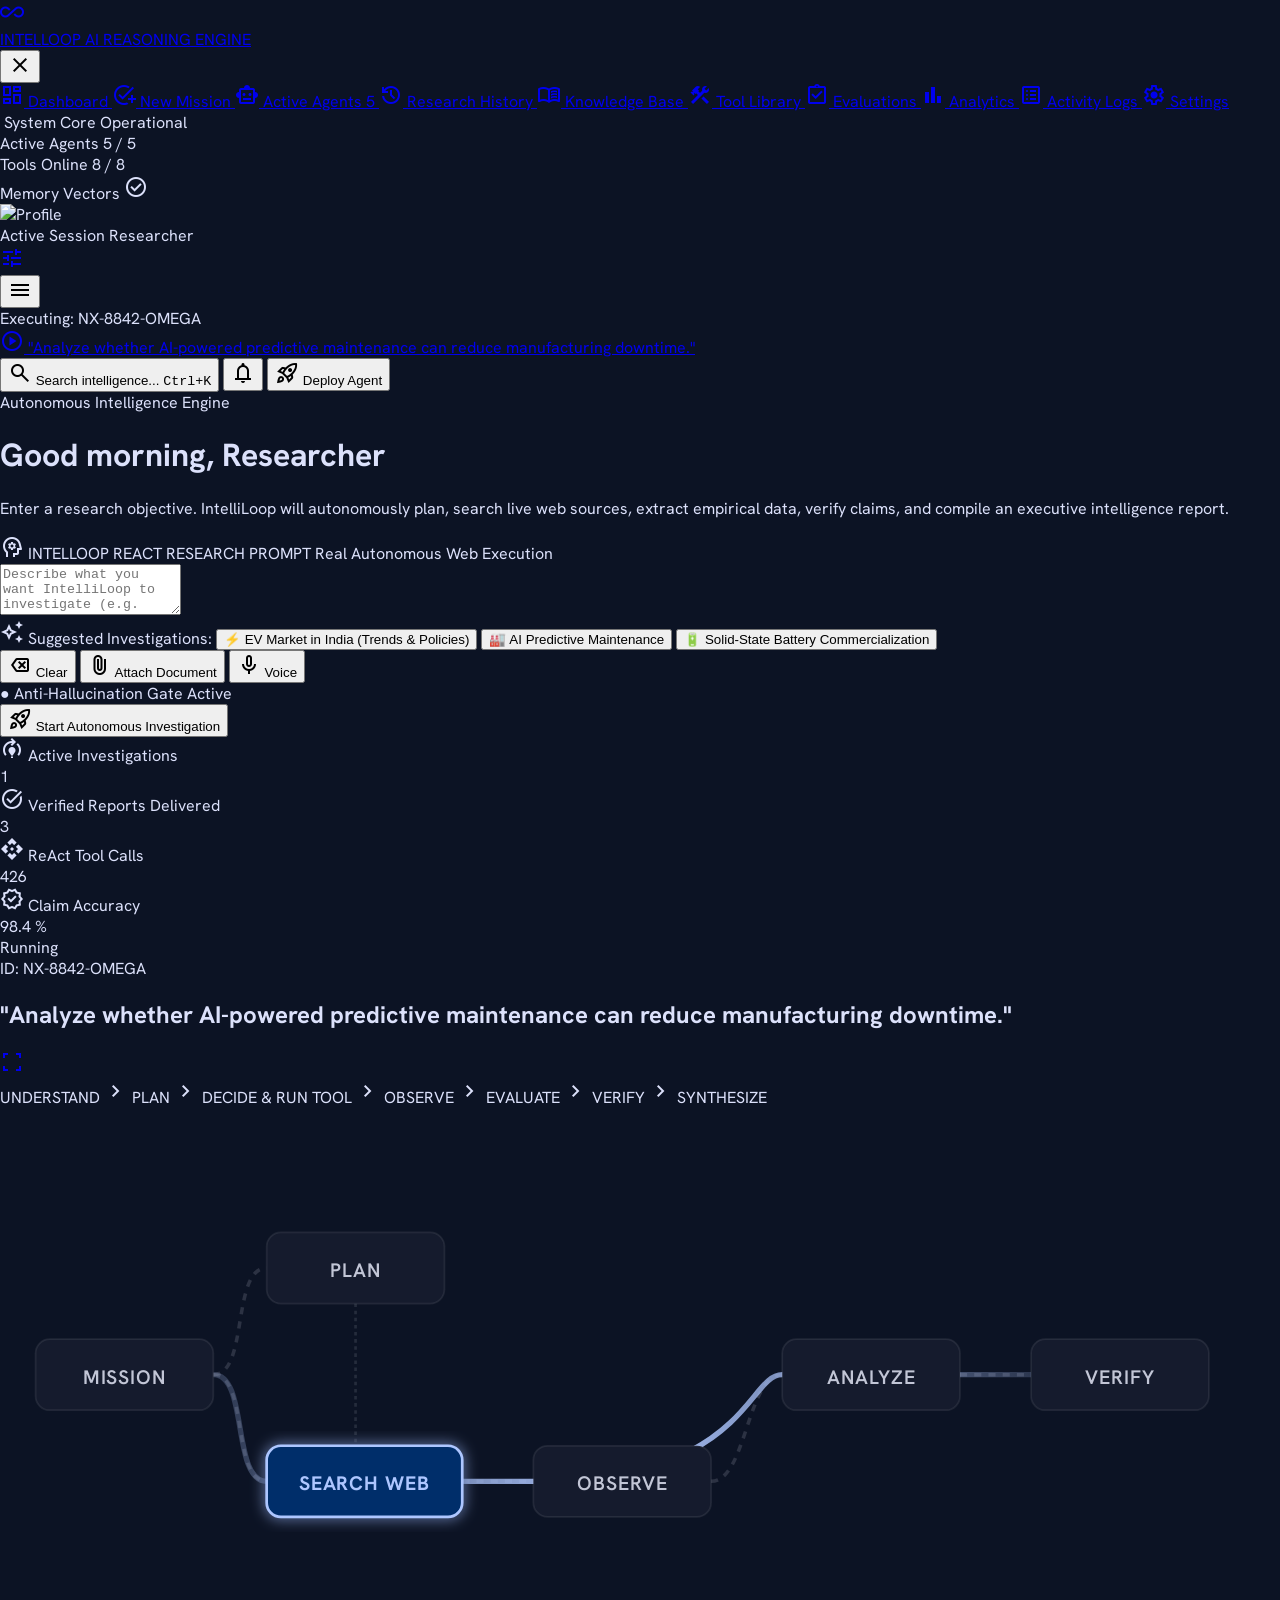
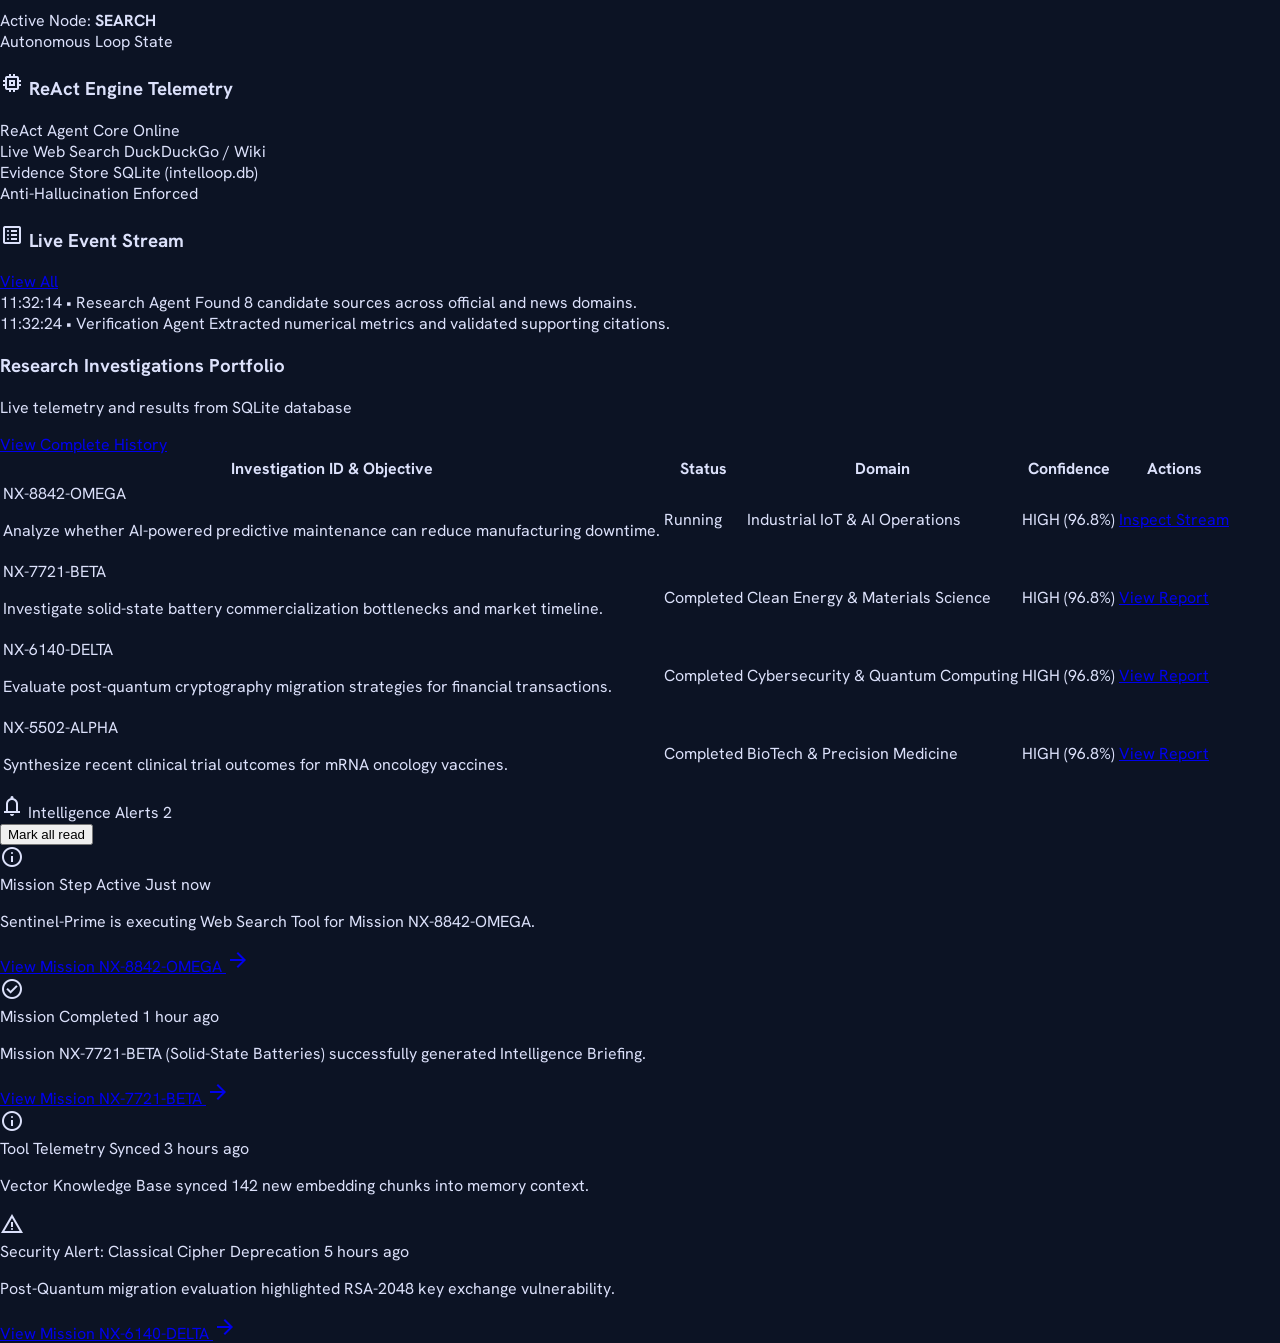
==== index.html @ 6561054b "Initial commit: Production-ready INTELLOOP Autonomous Agentic AI Research Platform with ReAct Loop, " ====
<!DOCTYPE html>
<html lang="en" class="dark">
<head>
  <meta charset="utf-8" />
  <meta name="viewport" content="width=device-width, initial-scale=1.0" />
  <title>INTELLOOP — AI Intelligence & Agentic Reasoning Platform</title>
  <meta name="description" content="Intelloop is a next-generation autonomous multi-agent intelligence and reasoning platform. Orchestrate reasoning engines, tool workflows, and verified executive synthesis." />

  <!-- Google Fonts: Hanken Grotesk & Material Symbols -->
  <link rel="preconnect" href="https://fonts.googleapis.com" />
  <link rel="preconnect" href="https://fonts.gstatic.com" crossorigin />
  <link href="https://fonts.googleapis.com/css2?family=Hanken+Grotesk:ital,wght@0,300;0,400;0,500;0,600;0,700;0,800;1,400&family=JetBrains+Mono:wght@400;500;700&display=swap" rel="stylesheet" />
  <link href="https://fonts.googleapis.com/css2?family=Material+Symbols+Outlined:opsz,wght,FILL,GRAD@20..48,100..700,0..1,-50..200" rel="stylesheet" />

  <!-- Tailwind CSS Engine -->
  <script src="https://cdn.tailwindcss.com"></script>
  <script id="tailwind-config">
    tailwind.config = {
      darkMode: "class",
      theme: {
        extend: {
          colors: {
            "surface": "#0c1324",
            "surface-dim": "#0c1324",
            "surface-bright": "#33394c",
            "surface-container-lowest": "#070d1f",
            "surface-container-low": "#151b2d",
            "surface-container": "#191f31",
            "surface-container-high": "#23293c",
            "surface-container-highest": "#2e3447",
            "on-surface": "#dce1fb",
            "on-surface-variant": "#c2c6d6",
            "inverse-surface": "#dce1fb",
            "inverse-on-surface": "#2a3043",
            "outline": "#8c909f",
            "outline-variant": "#424754",
            "surface-tint": "#adc6ff",
            "primary": "#adc6ff",
            "on-primary": "#002e6a",
            "primary-container": "#4d8eff",
            "on-primary-container": "#00285d",
            "inverse-primary": "#005ac2",
            "secondary": "#ddb7ff",
            "on-secondary": "#490080",
            "secondary-container": "#6f00be",
            "on-secondary-container": "#d6a9ff",
            "tertiary": "#89ceff",
            "on-tertiary": "#00344d",
            "tertiary-container": "#009ada",
            "on-tertiary-container": "#002d43",
            "error": "#ffb4ab",
            "on-error": "#690005",
            "error-container": "#93000a",
            "on-error-container": "#ffdad6",
            "primary-fixed": "#d8e2ff",
            "primary-fixed-dim": "#adc6ff",
            "on-primary-fixed": "#001a42",
            "on-primary-fixed-variant": "#004395",
            "secondary-fixed": "#f0dbff",
            "secondary-fixed-dim": "#ddb7ff",
            "on-secondary-fixed": "#2c0051",
            "on-secondary-fixed-variant": "#6900b3",
            "tertiary-fixed": "#c9e6ff",
            "tertiary-fixed-dim": "#89ceff",
            "on-tertiary-fixed": "#001e2f",
            "on-tertiary-fixed-variant": "#004c6e",
            "background": "#0c1324",
            "on-background": "#dce1fb",
            "surface-variant": "#2e3447"
          },
          fontFamily: {
            "display-lg": ["Hanken Grotesk", "sans-serif"],
            "headline-lg": ["Hanken Grotesk", "sans-serif"],
            "headline-md": ["Hanken Grotesk", "sans-serif"],
            "body-lg": ["Hanken Grotesk", "sans-serif"],
            "body-md": ["Hanken Grotesk", "sans-serif"],
            "label-md": ["Hanken Grotesk", "sans-serif"],
            "label-sm": ["Hanken Grotesk", "sans-serif"],
            "mono": ["JetBrains Mono", "monospace"]
          }
        }
      }
    };
  </script>

  <!-- Design System Tokens & Custom App Styles -->
  <link rel="stylesheet" href="./css/design-tokens.css" />
  <link rel="stylesheet" href="./css/app.css" />
</head>
<body class="bg-background text-on-surface antialiased overflow-x-hidden">
  <!-- Main Application Mounting Node -->
  <div id="app"></div>

  <!-- Boot App Orchestrator Module -->
  <script type="module" src="./js/app.js"></script>
</body>
</html>
---- css/design-tokens.css ----
/* ==========================================================================
   INTELLOOP AI INTELLIGENCE PLATFORM — DESIGN TOKENS
   Deep Space Glassmorphic Design System (Stitch Specification)
   ========================================================================== */

:root {
  /* Surface Layers */
  --surface-void: #020617;
  --surface-lowest: #070d1f;
  --surface-low: #151b2d;
  --surface: #0c1324;
  --surface-container: #191f31;
  --surface-high: #23293c;
  --surface-highest: #2e3447;
  --surface-bright: #33394c;

  /* Typography & Foreground */
  --on-surface: #dce1fb;
  --on-surface-variant: #c2c6d6;
  --on-surface-muted: #8c909f;
  --outline: #8c909f;
  --outline-variant: #424754;

  /* Primary Palette (Cyan-Blue Luminescence) */
  --primary: #adc6ff;
  --on-primary: #002e6a;
  --primary-container: #4d8eff;
  --on-primary-container: #00285d;
  --primary-glow: rgba(173, 198, 255, 0.25);
  --primary-glow-strong: rgba(173, 198, 255, 0.45);

  /* Secondary Palette (Cyber Purple / Violet) */
  --secondary: #ddb7ff;
  --on-secondary: #490080;
  --secondary-container: #6f00be;
  --on-secondary-container: #d6a9ff;
  --secondary-glow: rgba(221, 183, 255, 0.25);

  /* Tertiary Palette (Electric Sky / Telemetry Cyan) */
  --tertiary: #89ceff;
  --on-tertiary: #00344d;
  --tertiary-container: #009ada;
  --on-tertiary-container: #002d43;

  /* Status Colors */
  --success: #6ee7b7;
  --success-container: rgba(110, 231, 183, 0.15);
  --warning: #fcd34d;
  --warning-container: rgba(252, 211, 77, 0.15);
  --error: #ffb4ab;
  --on-error: #690005;
  --error-container: #93000a;

  /* Glassmorphism & Borders */
  --glass-bg: rgba(25, 31, 49, 0.85);
  --glass-bg-low: rgba(21, 27, 45, 0.88);
  --glass-bg-high: rgba(35, 41, 60, 0.9);
  --glass-border: linear-gradient(135deg, rgba(255, 255, 255, 0.14) 0%, rgba(255, 255, 255, 0.03) 100%);
  --glass-border-subtle: rgba(255, 255, 255, 0.07);
  --glass-border-active: rgba(173, 198, 255, 0.4);

  /* Elevation Shadows & Blooms */
  --shadow-sm: 0 2px 8px rgba(0, 0, 0, 0.35);
  --shadow-md: 0 4px 20px rgba(0, 0, 0, 0.45);
  --shadow-lg: 0 8px 32px rgba(0, 0, 0, 0.55);
  --bloom-primary: 0 0 24px rgba(77, 142, 255, 0.25);
  --bloom-secondary: 0 0 24px rgba(111, 0, 190, 0.25);

  /* Dimensions & Spacing */
  --sidebar-width: 280px;
  --header-height: 64px;
  --radius-sm: 6px;
  --radius-md: 10px;
  --radius-lg: 14px;
  --radius-xl: 18px;
  --radius-full: 9999px;

  /* Animation Timings */
  --transition-fast: 150ms cubic-bezier(0.4, 0, 0.2, 1);
  --transition-normal: 250ms cubic-bezier(0.4, 0, 0.2, 1);
  --transition-smooth: 400ms cubic-bezier(0.16, 1, 0.3, 1);
}
---- css/app.css ----
/* ==========================================================================
   INTELLOOP AI INTELLIGENCE PLATFORM — CORE APP STYLES
   ========================================================================== */

@import url('./design-tokens.css');

/* Global Reset & Base */
html, body {
  margin: 0;
  padding: 0;
  background-color: var(--surface);
  color: var(--on-surface);
  font-family: 'Hanken Grotesk', -apple-system, BlinkMacSystemFont, 'Segoe UI', Roboto, sans-serif;
  overflow-x: hidden;
  -webkit-font-smoothing: antialiased;
  -moz-osx-font-smoothing: grayscale;
}

/* Custom Scrollbars */
::-webkit-scrollbar {
  width: 6px;
  height: 6px;
}
::-webkit-scrollbar-track {
  background: rgba(12, 19, 36, 0.4);
}
::-webkit-scrollbar-thumb {
  background: rgba(140, 144, 159, 0.25);
  border-radius: 4px;
}
::-webkit-scrollbar-thumb:hover {
  background: rgba(173, 198, 255, 0.45);
}

.hide-scrollbar::-webkit-scrollbar {
  display: none;
}
.hide-scrollbar {
  -ms-overflow-style: none;
  scrollbar-width: none;
}

/* Glass Card Wrappers (Stitch 1px Inner Glow technique) */
.glass-panel {
  position: relative;
  background: linear-gradient(135deg, rgba(255, 255, 255, 0.12) 0%, rgba(255, 255, 255, 0.03) 100%);
  padding: 1px;
  border-radius: var(--radius-lg);
  box-shadow: var(--shadow-md);
  transition: box-shadow var(--transition-normal), transform var(--transition-normal);
}

.glass-panel-inner {
  background: var(--glass-bg);
  backdrop-filter: blur(20px);
  -webkit-backdrop-filter: blur(20px);
  border-radius: calc(var(--radius-lg) - 1px);
  height: 100%;
  width: 100%;
}

.glass-panel:hover {
  box-shadow: var(--shadow-lg), 0 0 20px rgba(173, 198, 255, 0.1);
}

/* Interactive Glowing Borders */
.glow-on-hover {
  position: relative;
  transition: all var(--transition-normal);
}
.glow-on-hover::before {
  content: '';
  position: absolute;
  inset: -1px;
  border-radius: inherit;
  background: linear-gradient(135deg, var(--primary), var(--secondary));
  opacity: 0;
  transition: opacity var(--transition-normal);
  z-index: -1;
}
.glow-on-hover:hover::before {
  opacity: 0.7;
}

/* Pulse & Status Indicators */
.pulse-glow {
  animation: pulseGlow 2.5s infinite ease-in-out;
}
@keyframes pulseGlow {
  0%, 100% {
    opacity: 0.4;
    transform: scale(1);
  }
  50% {
    opacity: 0.9;
    transform: scale(1.08);
  }
}

.live-indicator {
  position: relative;
  display: inline-flex;
  align-items: center;
  justify-content: center;
}
.live-indicator::after {
  content: '';
  position: absolute;
  inset: -3px;
  border-radius: 50%;
  background: inherit;
  opacity: 0.6;
  animation: radarPing 2s cubic-bezier(0, 0, 0.2, 1) infinite;
}
@keyframes radarPing {
  75%, 100% {
    transform: scale(2.4);
    opacity: 0;
  }
}

/* Active Mission Flow Timeline */
.timeline-stem {
  position: absolute;
  left: 14px;
  top: 16px;
  bottom: 16px;
  width: 2px;
  background: linear-gradient(to bottom, var(--primary) 0%, rgba(140, 144, 159, 0.2) 100%);
  z-index: 0;
}

.timeline-step-node {
  position: relative;
  z-index: 1;
  transition: all var(--transition-normal);
}

.timeline-step-node.active {
  box-shadow: 0 0 16px var(--primary-glow-strong);
  border-color: var(--primary);
}

/* Flowchart SVG Animation */
.flow-path-active {
  stroke-dasharray: 8 4;
  animation: dashMove 1.5s linear infinite;
}
@keyframes dashMove {
  to {
    stroke-dashoffset: -24;
  }
}

/* Modal Overlay & Transitions */
.modal-backdrop {
  position: fixed;
  inset: 0;
  background: rgba(7, 13, 31, 0.82);
  backdrop-filter: blur(12px);
  -webkit-backdrop-filter: blur(12px);
  z-index: 100;
  display: flex;
  align-items: center;
  justify-content: center;
  opacity: 0;
  pointer-events: none;
  transition: opacity var(--transition-normal);
}
.modal-backdrop.open {
  opacity: 1;
  pointer-events: auto;
}
.modal-dialog {
  transform: scale(0.95) translateY(10px);
  transition: transform var(--transition-smooth);
}
.modal-backdrop.open .modal-dialog {
  transform: scale(1) translateY(0);
}

/* Toast System */
#toast-container {
  position: fixed;
  bottom: 24px;
  right: 24px;
  z-index: 200;
  display: flex;
  flex-direction: column;
  gap: 10px;
  pointer-events: none;
}
.toast-item {
  pointer-events: auto;
  min-width: 320px;
  max-width: 440px;
  padding: 14px 18px;
  border-radius: var(--radius-md);
  background: var(--surface-container-high);
  border: 1px solid rgba(255, 255, 255, 0.12);
  box-shadow: 0 12px 30px rgba(0, 0, 0, 0.6);
  backdrop-filter: blur(16px);
  display: flex;
  align-items: flex-start;
  gap: 12px;
  color: var(--on-surface);
  transform: translateX(100px);
  opacity: 0;
  transition: all var(--transition-smooth);
}
.toast-item.show {
  transform: translateX(0);
  opacity: 1;
}

/* Form inputs & focus states */
.form-input {
  background: rgba(12, 19, 36, 0.7);
  border: 1px solid rgba(255, 255, 255, 0.1);
  border-radius: var(--radius-md);
  color: var(--on-surface);
  padding: 10px 14px;
  font-size: 14px;
  transition: border-color var(--transition-fast), box-shadow var(--transition-fast);
}
.form-input:focus {
  outline: none;
  border-color: var(--primary);
  box-shadow: 0 0 0 3px rgba(173, 198, 255, 0.15);
}

/* Tag / Badge Pills */
.badge-pill {
  display: inline-flex;
  align-items: center;
  gap: 6px;
  padding: 3px 10px;
  border-radius: var(--radius-full);
  font-size: 11px;
  font-weight: 600;
  text-transform: uppercase;
  letter-spacing: 0.05em;
}

/* Markdown & Report Preview Rendering */
.report-content h1 {
  font-size: 24px;
  font-weight: 700;
  color: var(--on-surface);
  margin-top: 24px;
  margin-bottom: 12px;
  padding-bottom: 8px;
  border-bottom: 1px solid rgba(255, 255, 255, 0.1);
}
.report-content h2 {
  font-size: 18px;
  font-weight: 600;
  color: var(--primary);
  margin-top: 20px;
  margin-bottom: 10px;
}
.report-content h3 {
  font-size: 15px;
  font-weight: 600;
  color: var(--secondary);
  margin-top: 16px;
  margin-bottom: 8px;
}
.report-content p {
  font-size: 14px;
  line-height: 1.65;
  color: var(--on-surface-variant);
  margin-bottom: 12px;
}
.report-content ul, .report-content ol {
  padding-left: 20px;
  margin-bottom: 14px;
  color: var(--on-surface-variant);
  font-size: 14px;
  line-height: 1.6;
}
.report-content li {
  margin-bottom: 6px;
}
.report-content table {
  width: 100%;
  border-collapse: collapse;
  margin: 16px 0;
  font-size: 13px;
}
.report-content th {
  background: var(--surface-container-high);
  color: var(--on-surface);
  padding: 10px 14px;
  text-align: left;
  border: 1px solid rgba(255, 255, 255, 0.08);
}
.report-content td {
  padding: 10px 14px;
  border: 1px solid rgba(255, 255, 255, 0.05);
  background: rgba(12, 19, 36, 0.4);
  color: var(--on-surface-variant);
}
.report-content code {
  background: rgba(12, 19, 36, 0.8);
  color: var(--tertiary);
  padding: 2px 6px;
  border-radius: 4px;
  font-family: ui-monospace, SFMono-Regular, Menlo, Monaco, Consolas, monospace;
  font-size: 12px;
}
.report-content pre {
  background: var(--surface-lowest);
  border: 1px solid rgba(255, 255, 255, 0.08);
  border-radius: var(--radius-md);
  padding: 14px;
  overflow-x: auto;
  margin: 14px 0;
}
.report-content pre code {
  background: transparent;
  padding: 0;
  color: var(--on-surface);
}
.report-content blockquote {
  border-left: 3px solid var(--primary);
  padding-left: 14px;
  margin: 14px 0;
  color: var(--primary-fixed);
  background: rgba(173, 198, 255, 0.04);
  padding-top: 8px;
  padding-bottom: 8px;
  border-radius: 0 var(--radius-sm) var(--radius-sm) 0;
}

/* Tool execution status animations */
@keyframes spinSlow {
  from { transform: rotate(0deg); }
  to { transform: rotate(360deg); }
}
.animate-spin-slow {
  animation: spinSlow 3s linear infinite;
}

/* Responsive adjustments */
@media (max-width: 1024px) {
  aside {
    transform: translateX(-100%);
    transition: transform var(--transition-normal);
  }
  aside.mobile-open {
    transform: translateX(0);
  }
  .pl-72 {
    padding-left: 0 !important;
  }
}
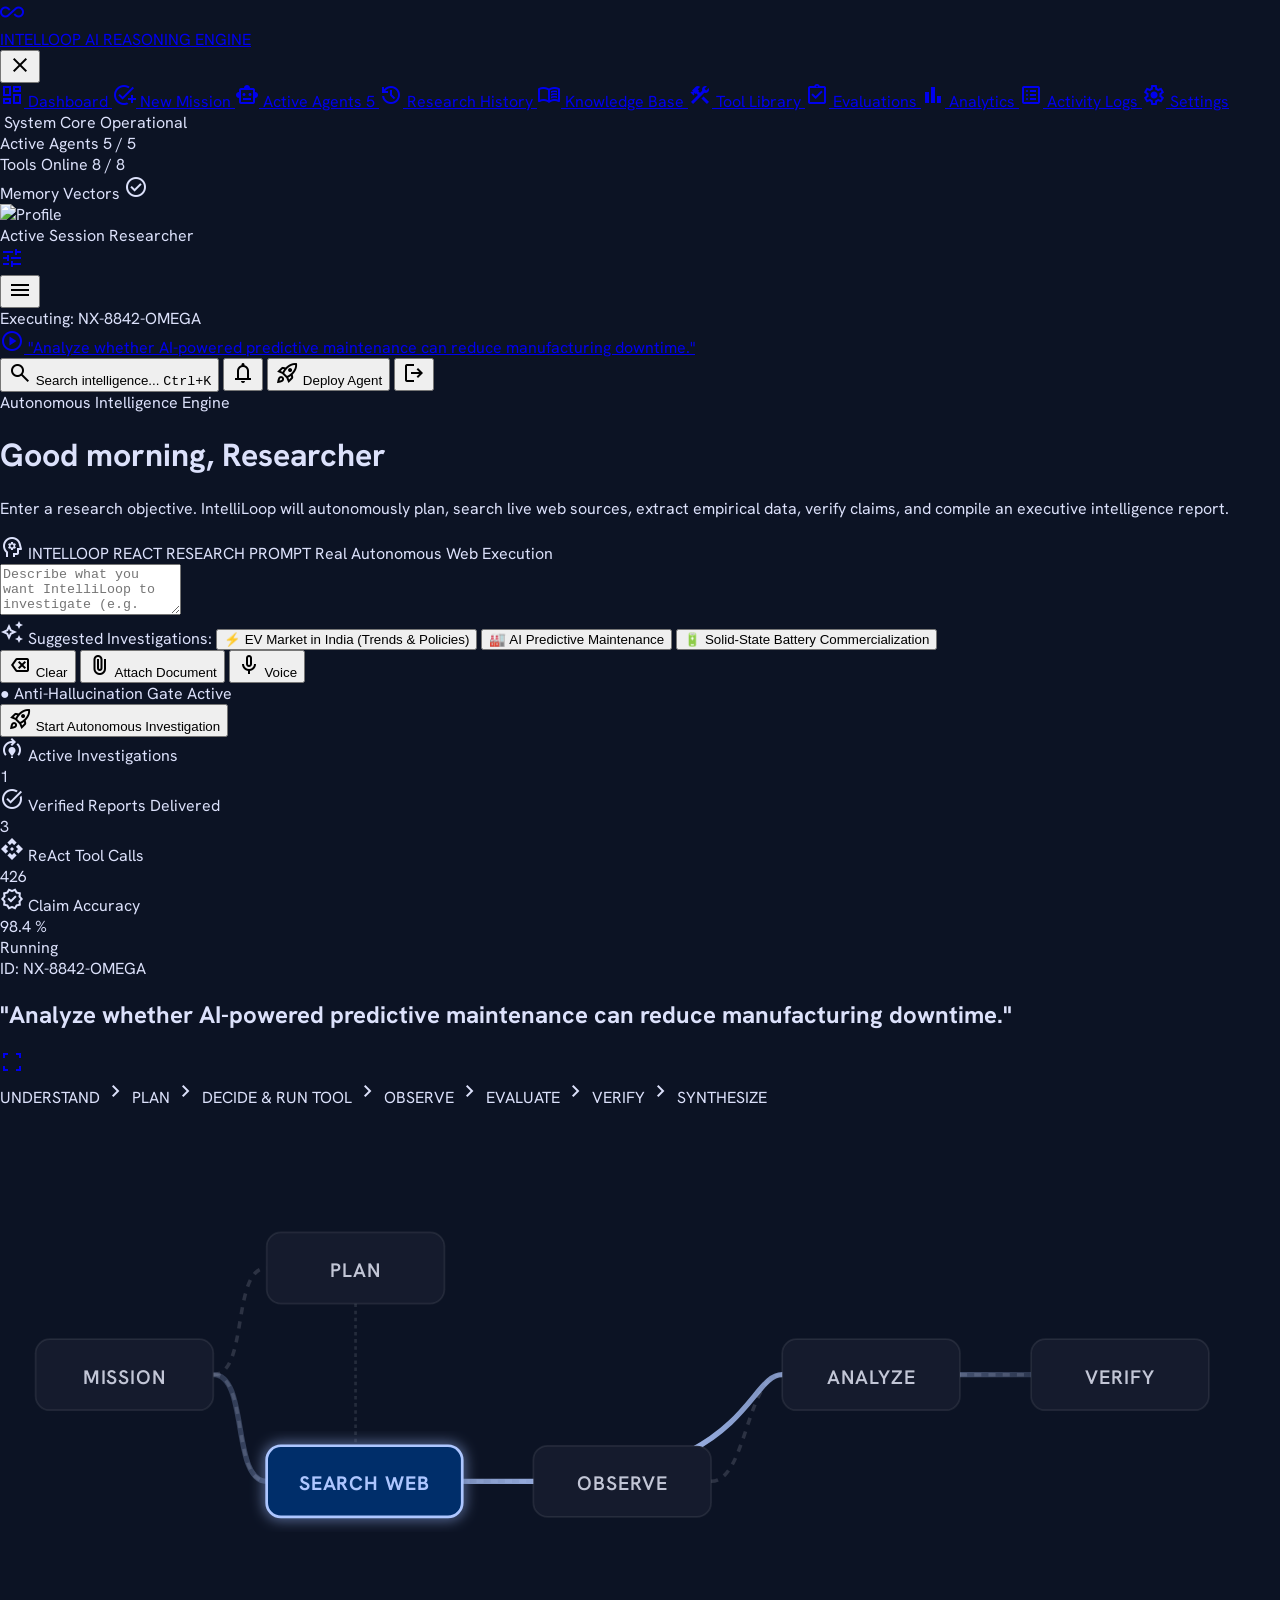
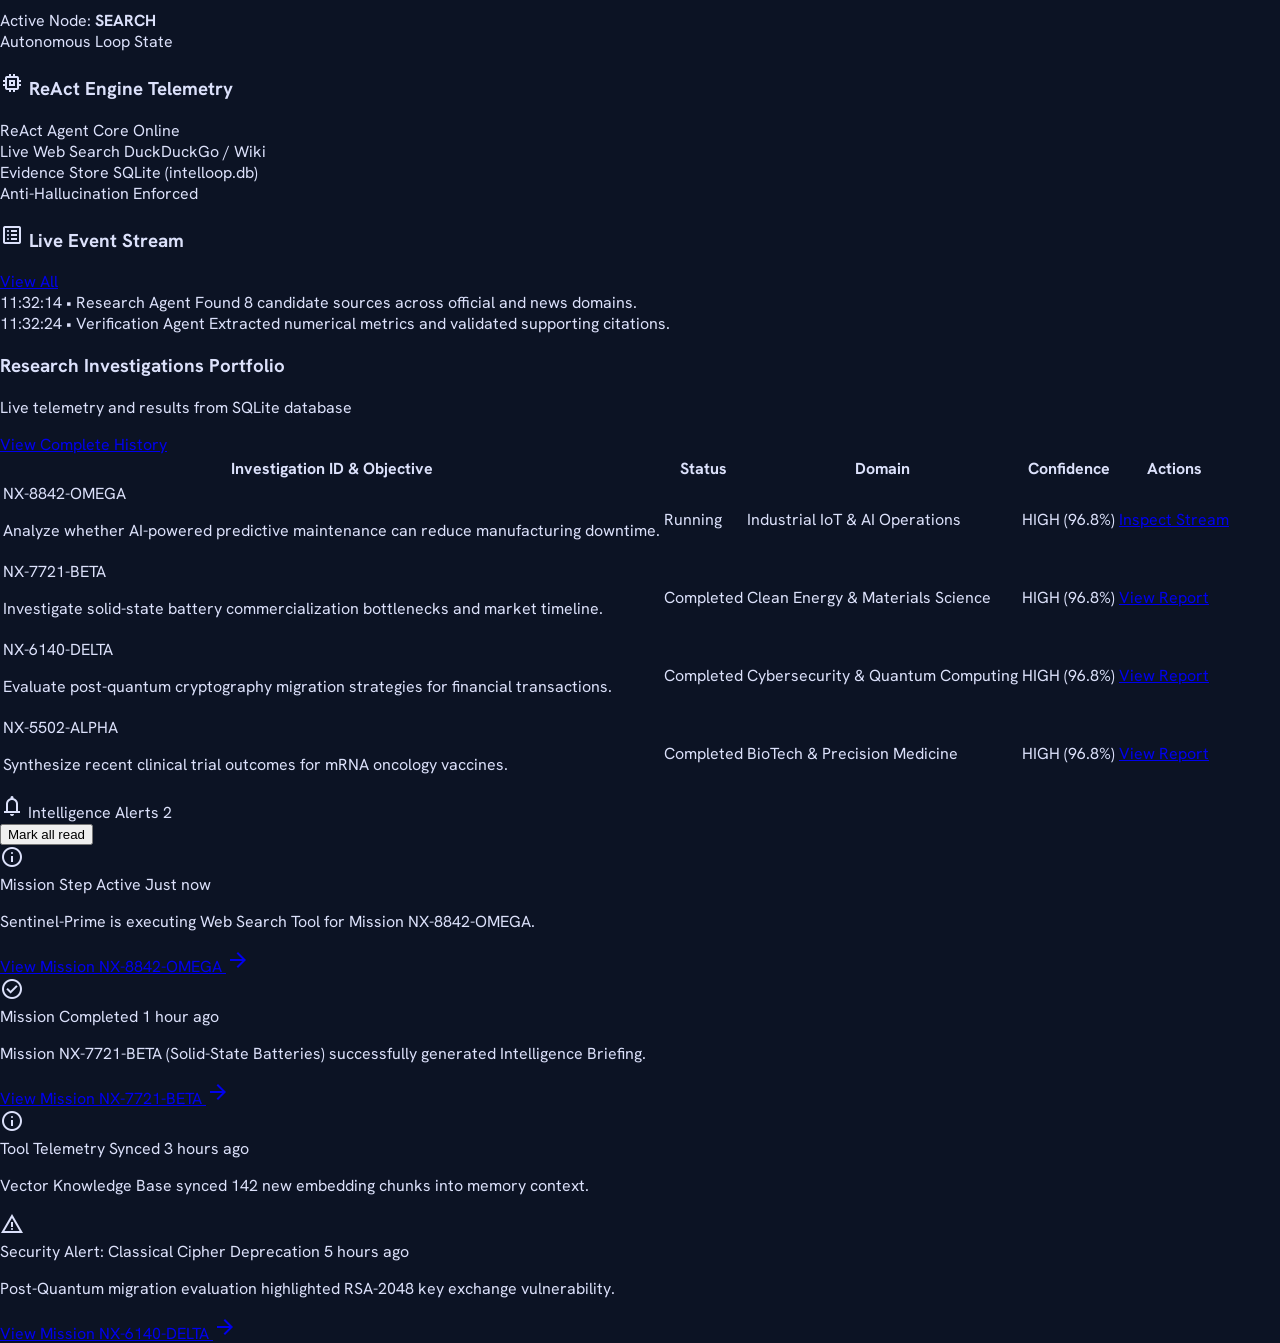
==== commit ff647bb5: "feat: Add animated login page and Firebase Google Auth" ====
--- a/index.html
+++ b/index.html
@@ -83,6 +83,35 @@
     };
   </script>
 
+  <!-- Firebase Auth Guard -->
+  <script type="module">
+    import { initializeApp } from "https://www.gstatic.com/firebasejs/10.7.1/firebase-app.js";
+    import { getAuth, onAuthStateChanged } from "https://www.gstatic.com/firebasejs/10.7.1/firebase-auth.js";
+
+    const firebaseConfig = {
+      apiKey: "AIzaSyCfffvNdT8Z2LQBjOd6oIzWQI22fAkNOF4",
+      authDomain: "project-x-eeb50.firebaseapp.com",
+      projectId: "project-x-eeb50",
+      storageBucket: "project-x-eeb50.firebasestorage.app",
+      messagingSenderId: "928625905542",
+      appId: "1:928625905542:web:d1c0ecd4a7e90bf76fa607",
+      measurementId: "G-D1Y89PBR0V"
+    };
+
+    const app = initializeApp(firebaseConfig);
+    const auth = getAuth(app);
+
+    onAuthStateChanged(auth, (user) => {
+      if (!user) {
+        // Redirect to login if unauthenticated
+        window.location.href = 'login.html';
+      } else {
+        // Expose user info globally for the UI
+        window.currentUser = user;
+      }
+    });
+  </script>
+
   <!-- Design System Tokens & Custom App Styles -->
   <link rel="stylesheet" href="./css/design-tokens.css" />
   <link rel="stylesheet" href="./css/app.css" />
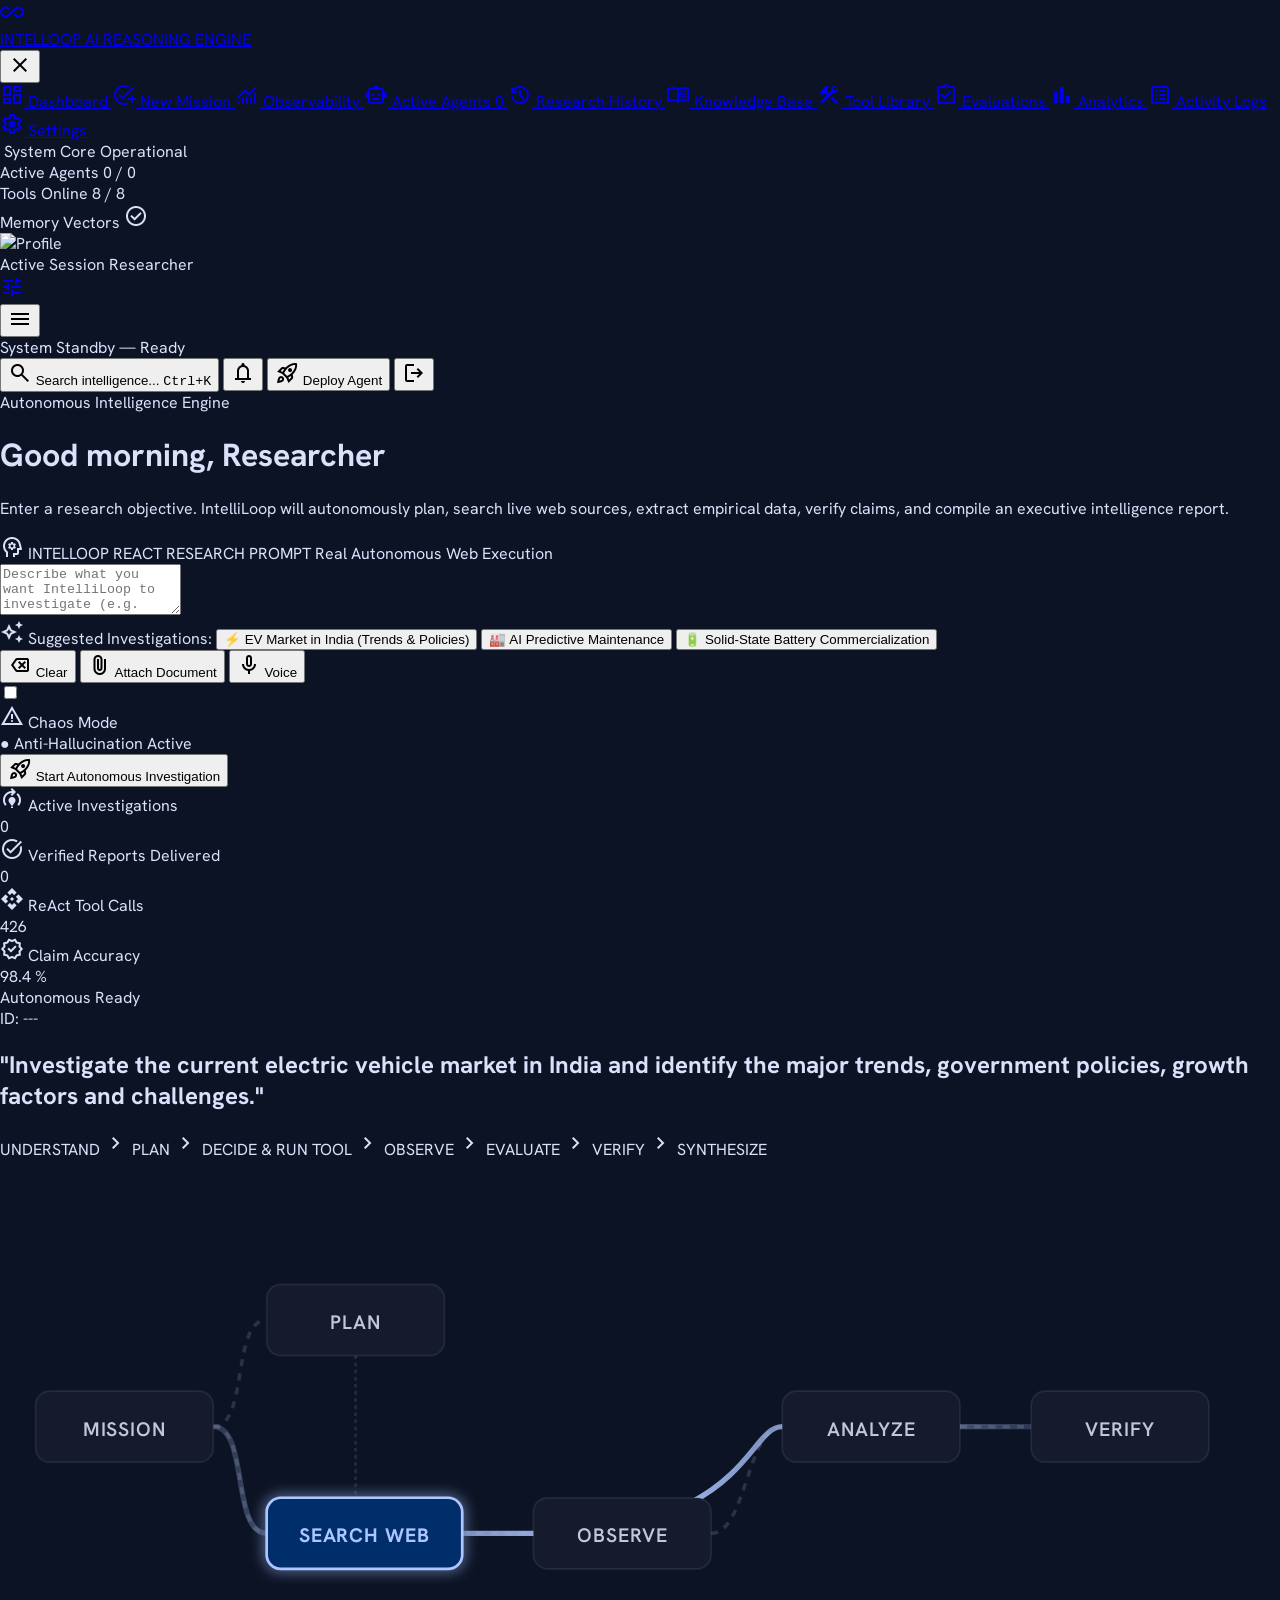
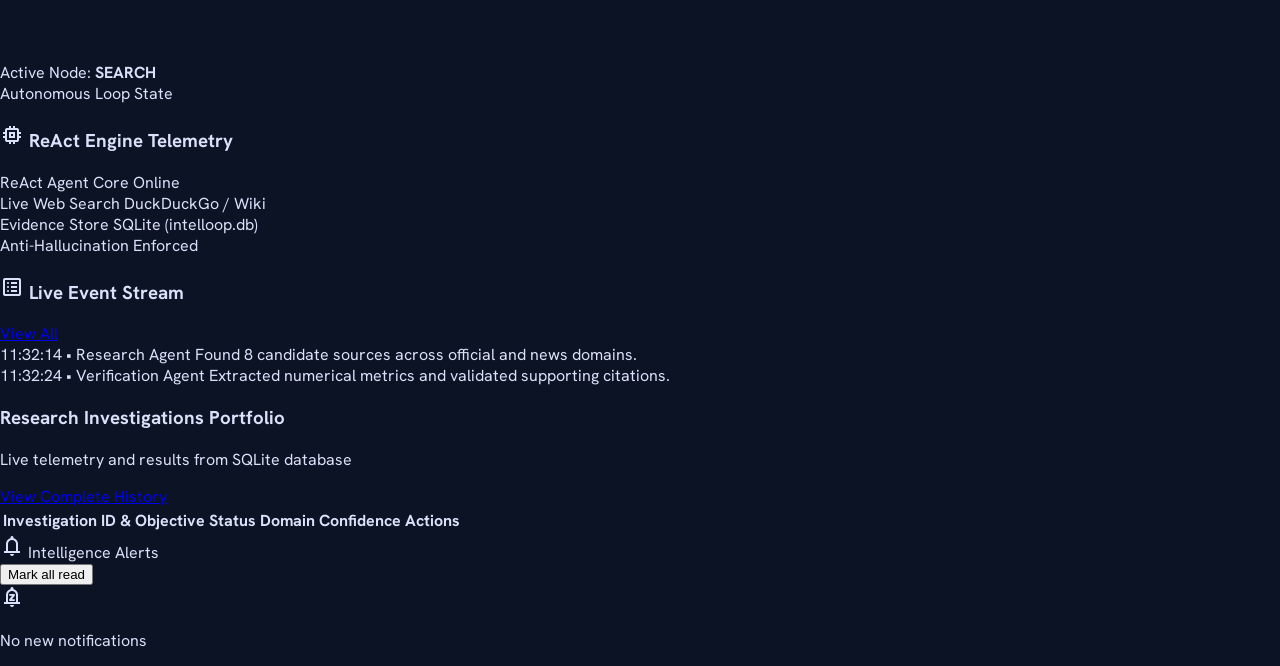
==== commit d2afc929: "feat(auth): migrate Firebase project configuration to intelloopstar-ai" ====
--- a/index.html
+++ b/index.html
@@ -89,13 +89,13 @@
     import { getAuth, onAuthStateChanged } from "https://www.gstatic.com/firebasejs/10.7.1/firebase-auth.js";
 
     const firebaseConfig = {
-      apiKey: "AIzaSyCfffvNdT8Z2LQBjOd6oIzWQI22fAkNOF4",
-      authDomain: "project-x-eeb50.firebaseapp.com",
-      projectId: "project-x-eeb50",
-      storageBucket: "project-x-eeb50.firebasestorage.app",
-      messagingSenderId: "928625905542",
-      appId: "1:928625905542:web:d1c0ecd4a7e90bf76fa607",
-      measurementId: "G-D1Y89PBR0V"
+      apiKey: "AIzaSyAdKn--dyf1uDx4roOy7z5PyRBTLAiBgUY",
+      authDomain: "intelloopstar-ai.firebaseapp.com",
+      projectId: "intelloopstar-ai",
+      storageBucket: "intelloopstar-ai.firebasestorage.app",
+      messagingSenderId: "599176356723",
+      appId: "1:599176356723:web:44a22c5d11428227d39b06",
+      measurementId: "G-CBXNYJZ01Y"
     };
 
     const app = initializeApp(firebaseConfig);
--- a/css/app.css
+++ b/css/app.css
@@ -214,19 +214,32 @@
 }
 
 /* Form inputs & focus states */
-.form-input {
-  background: rgba(12, 19, 36, 0.7);
-  border: 1px solid rgba(255, 255, 255, 0.1);
+.form-input,
+textarea.form-input,
+#task-prompt-input {
+  background: #0c1324;
+  border: 1px solid rgba(255, 255, 255, 0.12);
   border-radius: var(--radius-md);
   color: var(--on-surface);
   padding: 10px 14px;
   font-size: 14px;
-  transition: border-color var(--transition-fast), box-shadow var(--transition-fast);
-}
-.form-input:focus {
+  transition: border-color var(--transition-fast), box-shadow var(--transition-fast), background-color var(--transition-fast);
+}
+
+.form-input::placeholder,
+textarea.form-input::placeholder,
+#task-prompt-input::placeholder {
+  color: rgba(194, 198, 214, 0.55);
+}
+
+.form-input:focus,
+textarea.form-input:focus,
+#task-prompt-input:focus {
   outline: none;
+  background: #0c1324;
   border-color: var(--primary);
-  box-shadow: 0 0 0 3px rgba(173, 198, 255, 0.15);
+  color: #ffffff;
+  box-shadow: 0 0 0 2px rgba(173, 198, 255, 0.25);
 }
 
 /* Tag / Badge Pills */
